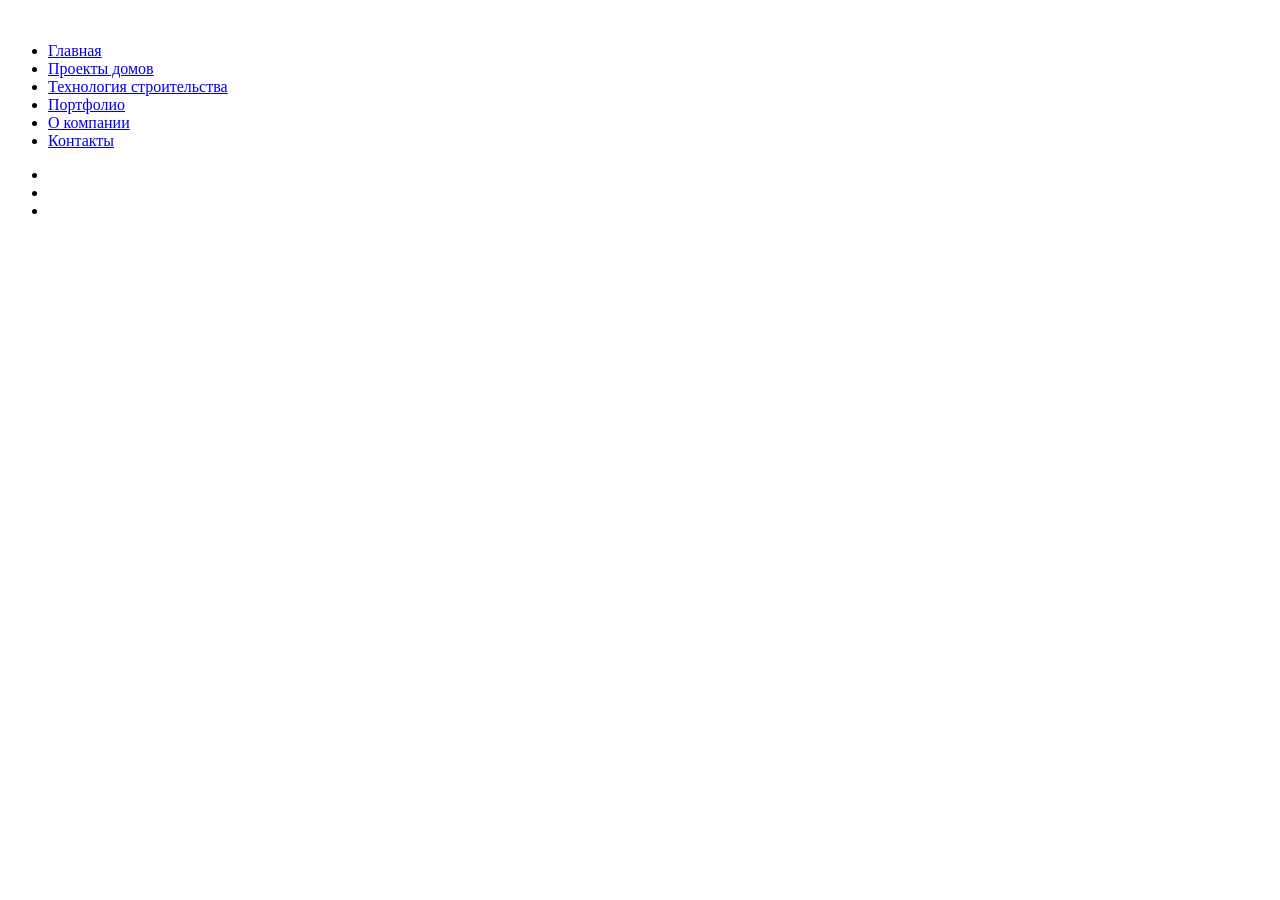
==== assets/index.html @ b1d1409d "Индекс файл penograd" ====
<!DOCTYPE html>
<html lang="en">
<head>
    <meta charset="UTF-8">
    <meta name="viewport" content="width=device-width, initial-scale=1.0">
    <link rel="stylesheet" href="./css/style.css">
    <title>Document</title>
</head>
<body>
    <div class="wrapper">
        <header>
            <div class="topbar">
                <div class="logo">
                    <img src="./images/logotip.png" alt="">
                </div>
                <div class="menu">
                    <ul>
                        <li><a href="#">Главная</a></li>
                        <li><a href="#">Проекты домов</a></li>
                        <li><a href="#">Технология строительства</a></li>
                        <li><a href="#">Портфолио</a></li>
                        <li><a href="#">О компании</a></li>
                        <li><a href="#">Контакты</a></li>
                    </ul>
                </div>
                <div class="social">
                    <ul>
                        <li><a href="#"><img src="./images/icons/telegram.png" alt=""></a></li>
                        <li><a href="#"><img src="./images/icons/whatsapp.png" alt=""></a></li>
                        <li><a href="#"><img src="./images/icons/max.png" alt=""></a></li>
                    </ul>
                </div>
            </div>
        </header>
        <main></main>
        <footer></footer>
    </div>
</body>
</html>
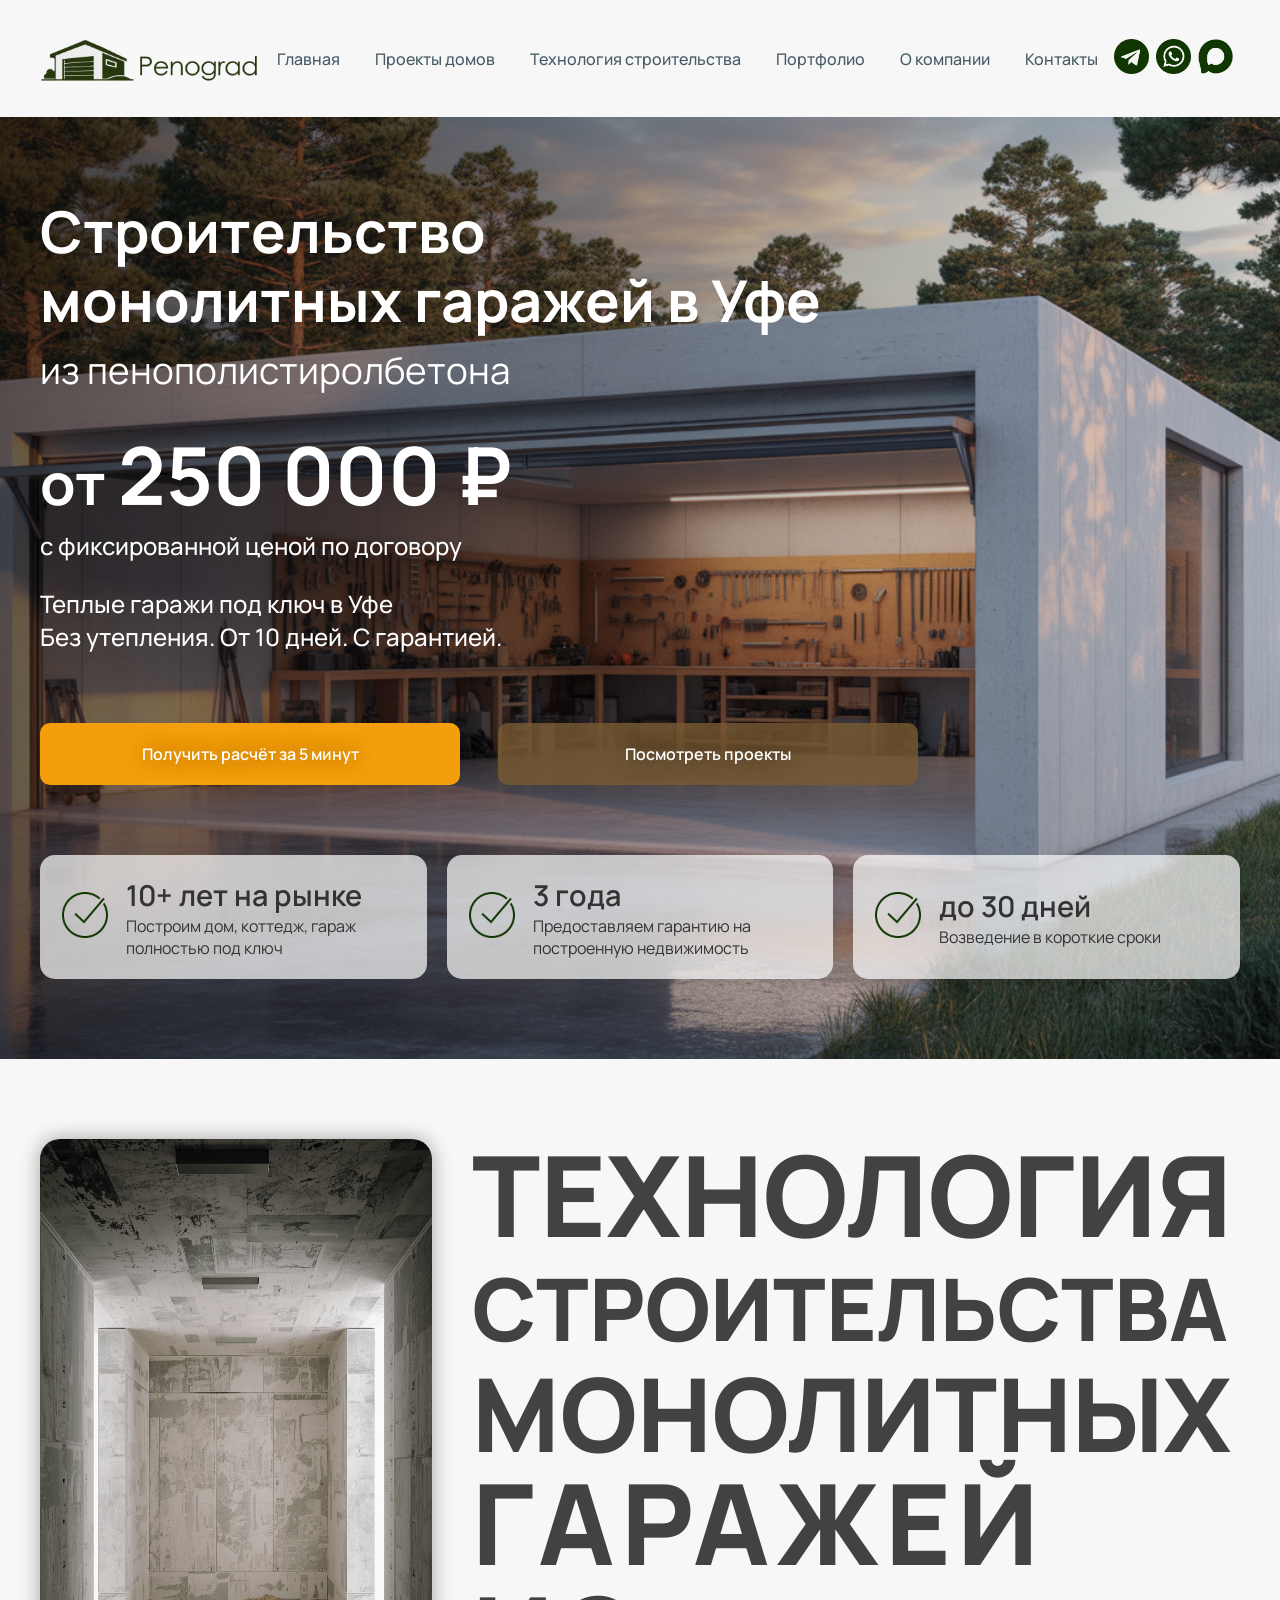
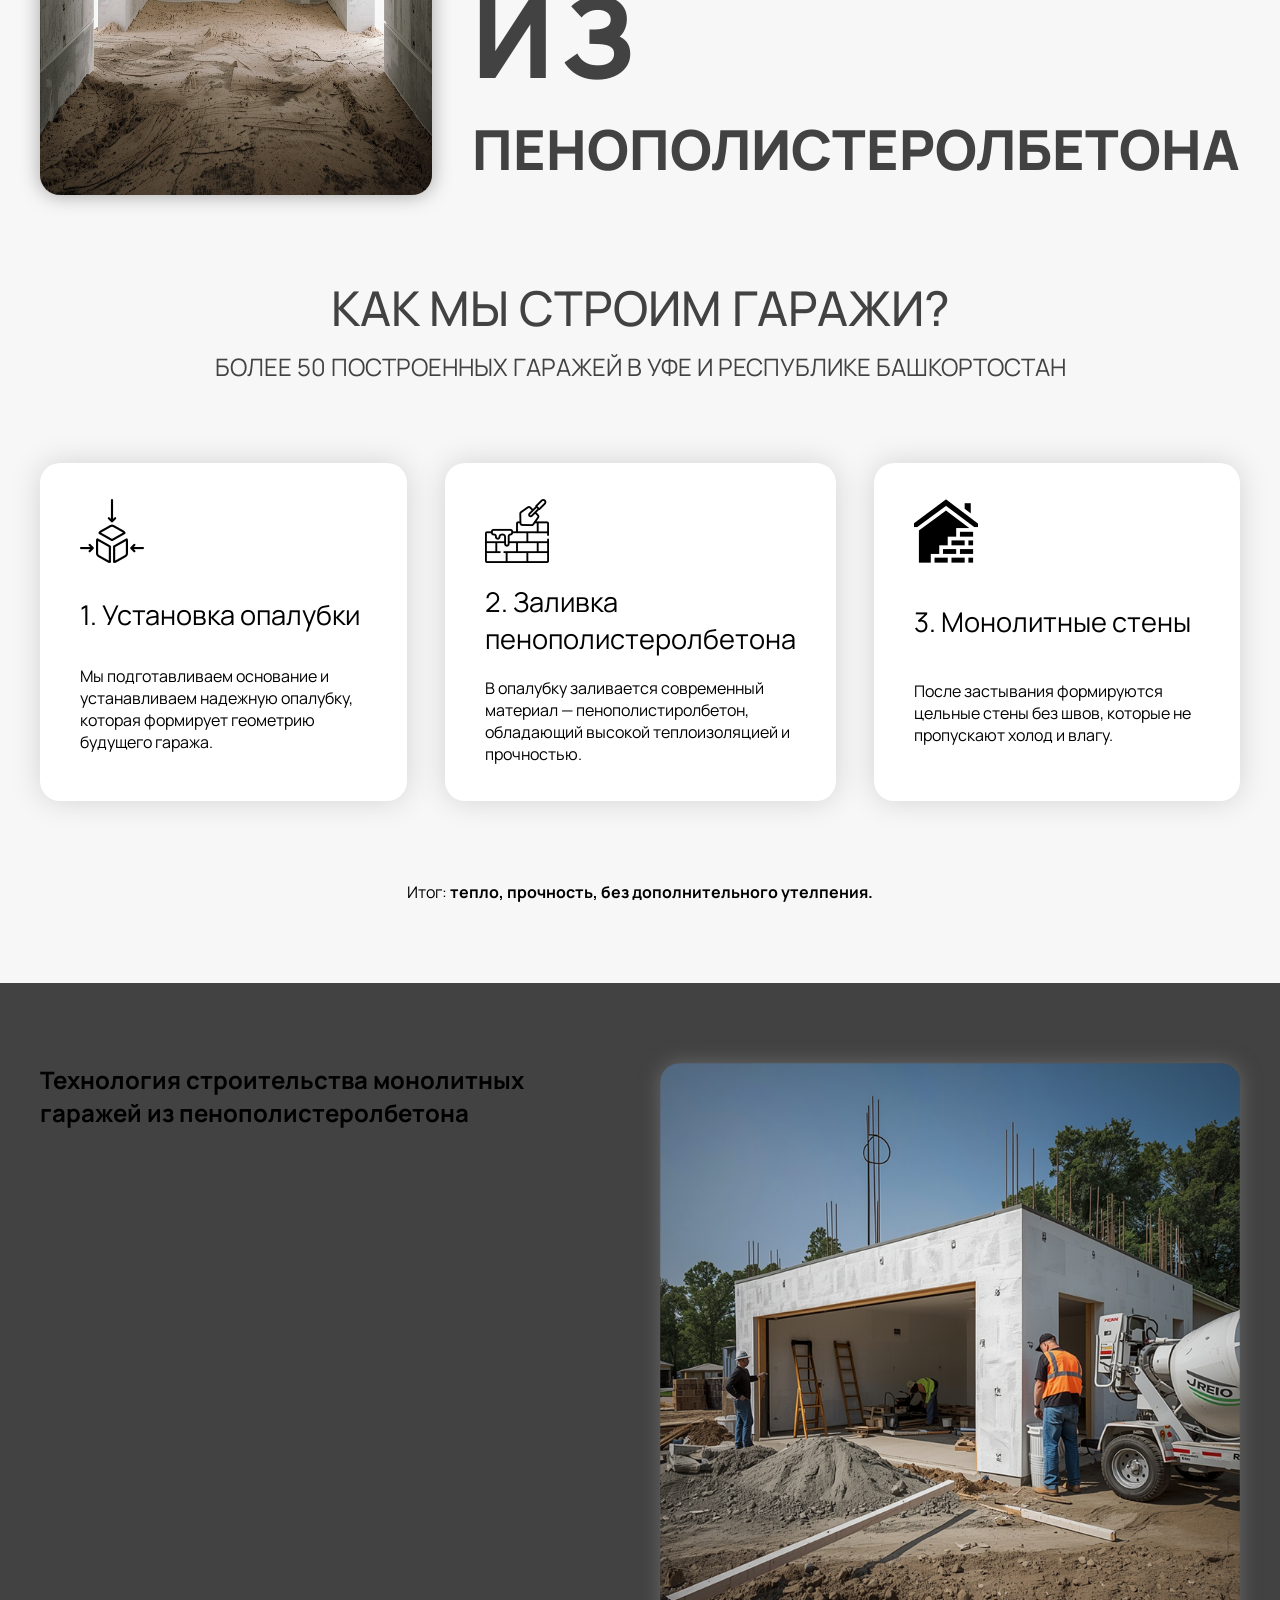
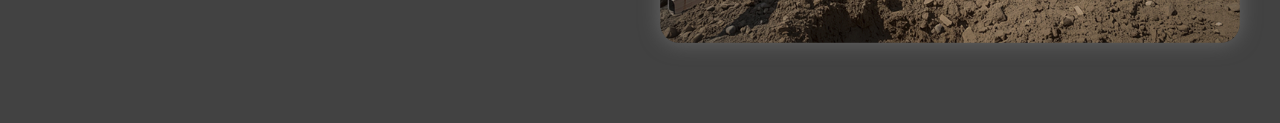
==== commit 00431d13: "Update files" ====
--- a/assets/index.html
+++ b/assets/index.html
@@ -1,39 +1,169 @@
 <!DOCTYPE html>
-<html lang="en">
+<html lang="ru">
 <head>
     <meta charset="UTF-8">
     <meta name="viewport" content="width=device-width, initial-scale=1.0">
     <link rel="stylesheet" href="./css/style.css">
-    <title>Document</title>
+    <title>Penograd</title>
 </head>
 <body>
-    <div class="wrapper">
-        <header>
-            <div class="topbar">
-                <div class="logo">
-                    <img src="./images/logotip.png" alt="">
+
+<header class="header">
+    <div class="topbar">
+        <div class="logo">
+            <img src="./images/logotip.png" alt="penograd">
+        </div>
+
+        <nav class="menu"> 
+            <ul>
+                <li><a href="#">Главная</a></li>
+                <li><a href="#">Проекты домов</a></li>
+                <li><a href="#">Технология строительства</a></li>
+                <li><a href="#">Портфолио</a></li>
+                <li><a href="#">О компании</a></li>
+                <li><a href="#">Контакты</a></li>
+            </ul>
+         </nav>
+
+        <div class="social">
+            <ul>
+                <li><a href="#"><img src="./images/icons/telegram-2.png"></a></li>
+                <li><a href="#"><img src="./images/icons/whatsapp-2.png"></a></li>
+                <li><a href="#"><img src="./images/icons/max-2.png"></a></li>
+            </ul>
+        </div>
+    </div>
+    <div class="hero">
+        <div class="hero__overlay"></div>
+
+        <div class="container">
+            <div class="hero__content">
+                <h1 class="hero__title">
+                    Строительство<br>
+                    монолитных гаражей в Уфе
+                </h1>
+
+                <p class="hero__subtitle">из пенополистиролбетона</p>
+
+                <div class="hero__price">
+                    от <span>250 000 ₽</span>
+                    <p>с фиксированной ценой по договору</p>
                 </div>
-                <div class="menu">
-                    <ul>
-                        <li><a href="#">Главная</a></li>
-                        <li><a href="#">Проекты домов</a></li>
-                        <li><a href="#">Технология строительства</a></li>
-                        <li><a href="#">Портфолио</a></li>
-                        <li><a href="#">О компании</a></li>
-                        <li><a href="#">Контакты</a></li>
-                    </ul>
-                </div>
-                <div class="social">
-                    <ul>
-                        <li><a href="#"><img src="./images/icons/telegram.png" alt=""></a></li>
-                        <li><a href="#"><img src="./images/icons/whatsapp.png" alt=""></a></li>
-                        <li><a href="#"><img src="./images/icons/max.png" alt=""></a></li>
-                    </ul>
+
+                <p class="hero__desc">
+                    Теплые гаражи под ключ в Уфе<br>
+                    Без утепления. От 10 дней. С гарантией.
+                </p>
+
+                <div class="hero__buttons">
+                    <a href="#" class="btn btn--primary">Получить расчёт за 5 минут</a>
+                    <a href="#" class="btn btn--secondary">Посмотреть проекты</a>
                 </div>
             </div>
-        </header>
-        <main></main>
-        <footer></footer>
+
+            <div class="hero__features">
+                <div class="feature">
+                    <div class="feature__icon">
+                        <img src="../assets/images/icons/icons8-ok-150.png" alt="">
+                    </div>
+                    <div>
+                        <h4>10+ лет на рынке</h4>
+                        <p>Построим дом, коттедж, гараж полностью под ключ</p>
+                    </div>
+                </div>
+
+                <div class="feature">
+                    <div class="feature__icon">
+                        <img src="../assets/images/icons/icons8-ok-150.png" alt="">
+                    </div>
+                    <div>
+                        <h4>3 года</h4>
+                        <p>Предоставляем гарантию на построенную недвижимость</p>
+                    </div>
+                </div>
+
+                <div class="feature">
+                    <div class="feature__icon">
+                        <img src="../assets/images/icons/icons8-ok-150.png" alt="">
+                    </div>
+                    <div>
+                        <h4>до 30 дней</h4>
+                        <p>Возведение в короткие сроки</p>
+                    </div>
+                </div>
+            </div>
+        </div>
     </div>
+</header>
+
+<main>
+    <section class="technology">
+        <div class="container">
+            <div class="technology_block_1">
+                <img src="./images/lucid.png" alt="">
+                <div class="technology__title">
+                    <h2>
+                        <span>Технология</span>
+                        <span>строительства</span>
+                        <span>монолитных</span>
+                        <span>гаражей из</span>
+                        <span>пенополистеролбетона</span></h2>
+                </div>
+            </div>
+            <div class="technology_block_2">
+                <h3>
+                    <span>Как мы строим гаражи?</span>
+                    <span>Более 50 построенных гаражей в Уфе и Республике Башкортостан</span>
+                </h3>
+            </div>
+            <div class="technology_block_3">
+
+                <div class="step">
+                    <img src="./images/icons/build.png" alt="">
+                    <h3>
+                        1. Установка опалубки
+                    </h3>
+                    <p>Мы подготавливаем основание и устанавливаем надежную опалубку, которая формирует геометрию будущего гаража.</p>
+                </div>
+
+                <div class="step">
+                    <img src="./images/icons/brick-wall.png" alt="">
+                    <h3>
+                        2. Заливка пенополистеролбетона
+                    </h3>
+                    <p>В опалубку заливается современный материал — пенополистиролбетон, обладающий высокой теплоизоляцией и прочностью.</p>
+                </div>
+
+                <div class="step">
+                    <img src="./images/icons/construction.png" alt="">
+                    <h3>
+                        3. Монолитные стены
+                    </h3>
+                    <p>После застывания формируются цельные стены без швов, которые не пропускают холод и влагу.</p>
+                </div>
+
+            </div>
+            <div class="technology_block_4">
+                <p>Итог:<span> тепло, прочность, без дополнительного утелпения.</span></p>
+            </div>
+        </div>
+    </section>
+    <section>
+        <div class="container">
+            <div class="about_block_1">
+                <div class="about__title">
+                    <h2>
+                        <span>Технология</span>
+                        <span>строительства</span>
+                        <span>монолитных</span>
+                        <span>гаражей из</span>
+                        <span>пенополистеролбетона</span></h2>
+                </div>
+                <img src="./images/builders.png" alt="">
+            </div>
+        </div>
+    </section>
+</main>
+
 </body>
 </html>
--- a/assets/css/style.css
+++ b/assets/css/style.css
@@ -0,0 +1,317 @@
+@import url('https://fonts.googleapis.com/css2?family=Inter+Tight:ital,wght@0,100..900;1,100..900&family=Manrope:wght@200..800&family=Open+Sans:ital,wght@0,300..800;1,300..800&display=swap');
+
+
+* {
+    box-sizing: border-box;
+    margin: 0;
+    padding: 0;
+}
+
+body {
+    font-family: "Manrope", sans-serif;
+    background-color: #F8F7F7;
+}
+
+/* контейнер */
+.container {
+    max-width: 1440px;
+    margin: 0 auto;
+    padding: 80px 40px;
+    width: 100%;
+}
+
+/* header */
+.header {
+    width: 100%;
+}
+
+.topbar {
+    display: grid;
+    grid-template-columns: 1fr 9fr 1fr;
+    align-items: center;
+    padding: 30px 40px;
+    width: 100%;
+    max-width: 1440px;
+    margin: 0 auto;
+}
+
+.logo img {
+    max-width: 220px;
+}
+
+.menu ul,
+.social ul {
+    list-style: none;
+    display: flex;
+    align-items: center;
+}
+
+.menu ul {
+    justify-content: center;
+}
+
+.menu ul li {
+    margin-right: 35px;
+}
+
+.menu ul li:last-child {
+    margin-right: 0;
+}
+
+.menu a {
+    color: #465B66;
+    text-decoration: none;
+    font-weight: 500;
+}
+
+.menu a:hover {
+    color: #25390F;
+}
+
+.social ul li {
+    margin-right: 7px;
+}
+
+.social img {
+    max-width: 35px;
+}
+
+/* hero */
+.hero {
+    position: relative;
+    min-height: 100vh;
+    background: url("../images/ideogram-v3.0_modern_minimalist_garage_made_of_white_concrete_polystyrene_concrete_structure_s-0.jpg") center/cover no-repeat;
+    color: #fff;
+}
+
+.hero__overlay {
+    position: absolute;
+    inset: 0;
+    background: linear-gradient(to right, rgba(0,0,0,0.6), transparent);
+}
+
+/* контейнер внутри hero */
+.hero .container {
+    position: relative;
+    z-index: 2;
+    min-height: 100vh;
+
+    display: flex;
+    flex-direction: column;
+    justify-content: space-between;
+
+    padding-top: 80px;
+    padding-bottom: 80px;
+}
+
+.hero__content {
+    max-width: 100%;
+}
+
+.hero__title {
+    font-size: 3.6rem;
+    line-height: 1.2;
+    color: #fff;
+}
+
+.hero__subtitle {
+    font-size: 2.3rem;
+    margin-top: 10px;
+}
+
+.hero__price {
+    font-size: 3.6rem;
+    font-weight: bold;
+    margin: 25px 0;
+}
+
+.hero__price span {
+    font-size: 5rem;
+    font-weight: bold;
+}
+
+.hero__desc, .hero__price p {
+    font-size: 1.5rem;
+    font-weight: 500;
+}
+
+.hero__desc, .hero__buttons {
+    margin-bottom: 70px;
+}
+
+/* кнопки */
+.hero__buttons {
+    display: flex;
+    gap: 38px;
+}
+
+.btn {
+    width: 100%;
+    max-width: 420px;
+    padding: 20px;
+    border-radius: 10px;
+    text-align: center;
+    text-decoration: none;
+    text-shadow: 0 0 20px #00000080;
+    font-weight: 600;
+}
+
+.btn--primary {
+    background: #f59e0b;
+    color: #fff;
+}
+
+.btn--secondary {
+    background: rgba(120, 90, 50, 0.8);
+    color: #fff;
+}
+
+/* карточки */
+.hero__features {
+    display: flex;
+    gap: 20px;
+}
+
+.feature {
+    flex: 1;
+    display: grid;
+    grid-template-columns: 1fr 5fr;
+    align-items: center;
+    gap: 10px;
+    padding: 20px;
+    border-radius: 15px;
+    background: rgba(255,255,255,0.7);
+    color: #333;
+}
+
+.feature__icon img{
+    width: 100%;
+    max-width: 50px;
+    height: auto;
+}
+
+.feature h4 {
+    font-size: 1.8rem;
+    font-weight: 600;
+}
+
+/* Технология строительства */
+
+section {
+    margin: 0;
+    width: 100%;
+}
+
+.technology_block_1, .about_block_1 {
+    display: grid;
+    grid-template-columns: 1fr 1fr;
+    gap: 40px;
+}
+
+.technology_block_1 img {
+    width: 100%;
+    max-width: 780px;
+    height: 100%;
+    box-shadow: 0 0 20px #00000059;
+    border-radius: 20px;
+}
+
+.technology_block_1 h2 {
+    font-size: 3.45rem;
+    font-weight: 900;
+    line-height: 167%;
+    letter-spacing: 1%;
+    text-transform: uppercase;
+    color: #424242;
+    padding: 10px 0 0;
+    text-align: justify;
+}
+
+.technology_block_1 h2 span:nth-of-type(1) {
+    font-size: 7rem;
+}
+
+.technology_block_1 h2 span:nth-of-type(2) {
+    font-size: 5.4rem;
+}
+
+.technology_block_1 h2 span:nth-of-type(3) {
+    font-size: 6.37rem;
+}
+
+.technology_block_1 h2 span:nth-of-type(4) {
+    font-size: 7rem;
+    letter-spacing: 6px;
+}
+
+.technology_block_2 h3 {
+    color: #424242;
+    font-weight: 500;
+    letter-spacing: 1%;
+    text-transform: uppercase;
+    display: flex;
+    flex-direction: column;
+    align-items: center;
+    justify-content: center;
+    padding: 80px 0;
+}
+
+.technology_block_2 h3 span:nth-of-type(1) {
+    font-size: 3rem;
+}
+
+.technology_block_2 h3 span:nth-of-type(2) {
+    font-size: 1.5rem;
+    margin-top: 10px;
+    font-weight: 400;
+}
+
+.technology_block_3 {
+    display: grid;
+    grid-template-columns: repeat(3, 1fr);
+    gap: 38px;
+}
+
+.technology_block_3 .step {
+    border-radius: 20px;
+    background-color: #fff;
+    box-shadow: 0 0 30px #00000025;
+    padding: 36px 40px;
+    display: grid;
+    grid-template-rows: repeat(3, auto);
+    gap: 20px;
+}
+
+.technology_block_3 .step h3 {
+    font-size: 1.7rem;
+    font-weight: 400;
+}
+
+.technology_block_3 .step p {
+    font-size: 1rem;
+    font-weight: 400;
+}
+
+.technology_block_4 {
+    margin-top: 80px;
+    text-align: center;
+}
+
+.technology_block_4 span {
+    font-weight: bold;
+}
+
+/* Почему выбирают нас */
+
+section:nth-of-type(2) {
+    background-color: #424242;
+
+}
+
+.about_block_1 img {
+    border-radius: 20px;
+    box-shadow: 0 0 20px #777777b8;
+    width: 100%;
+    max-width: 780px;
+    height: 100%;
+}
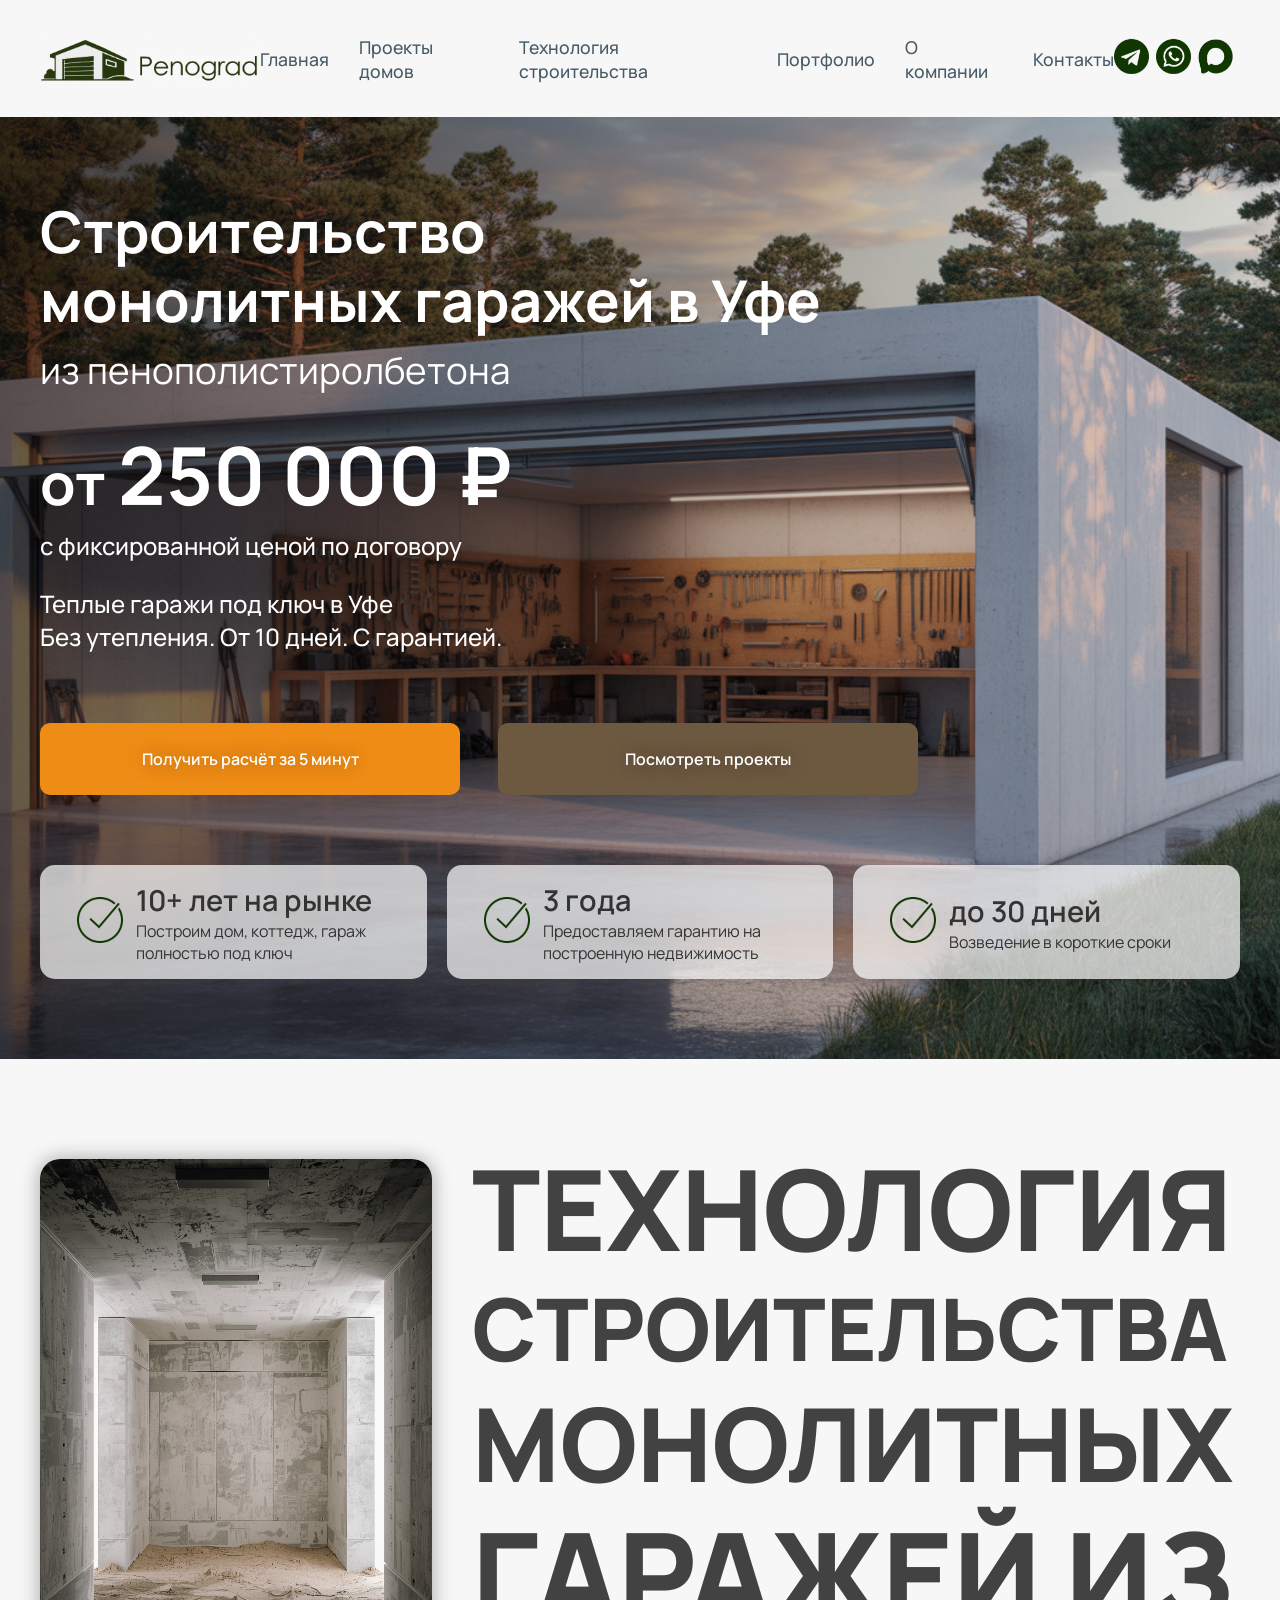
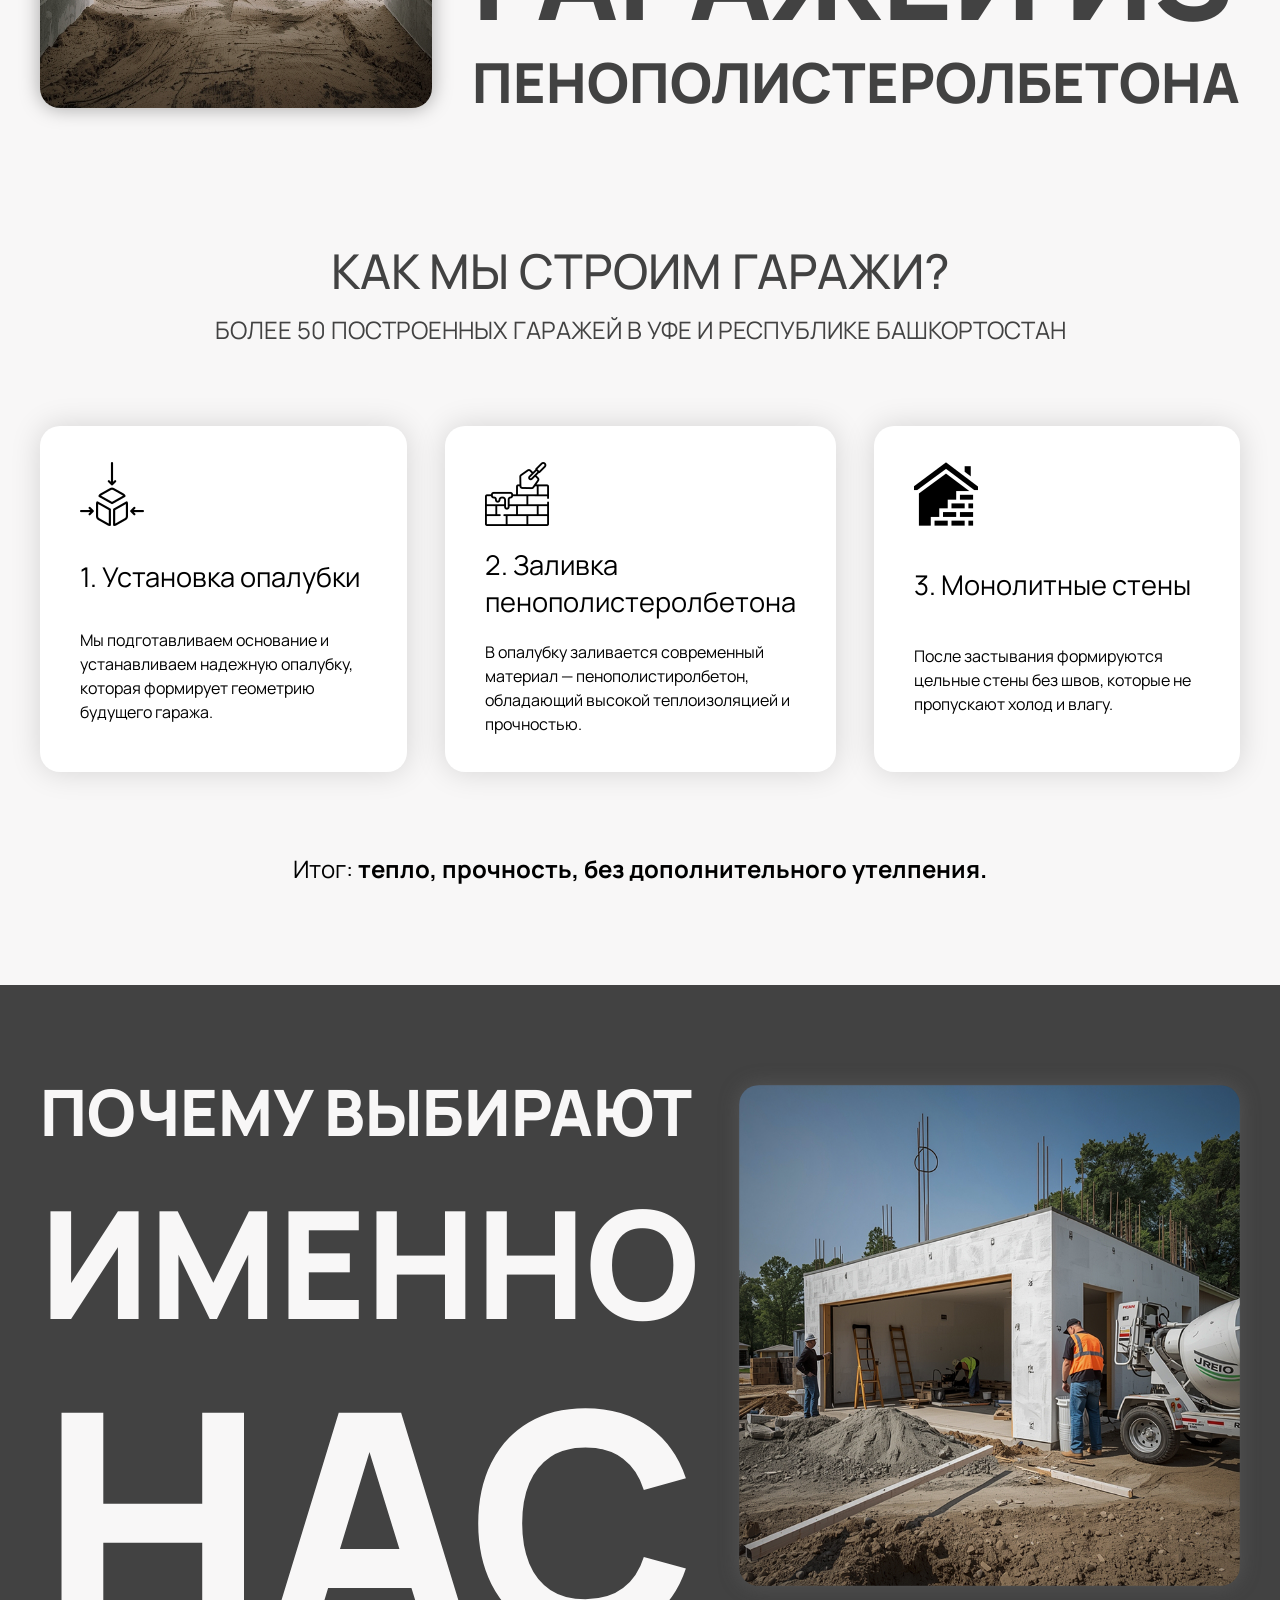
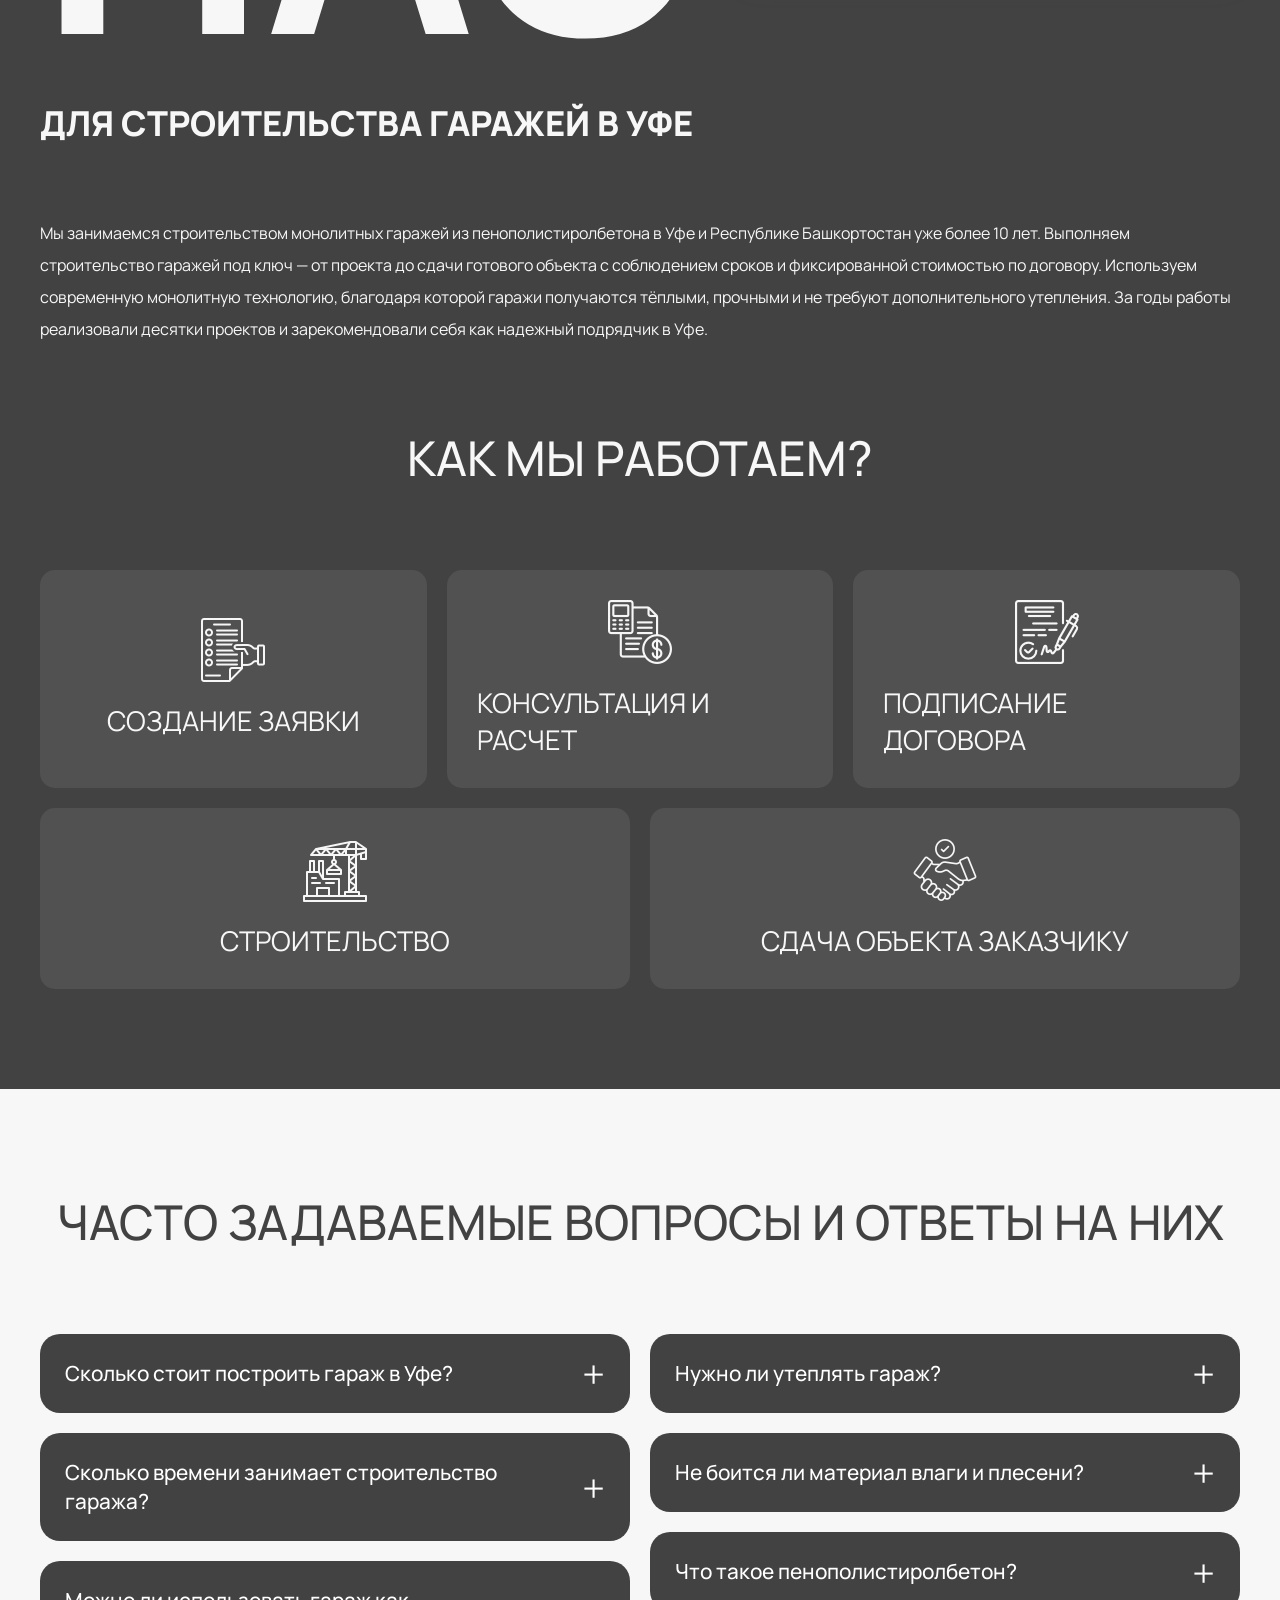
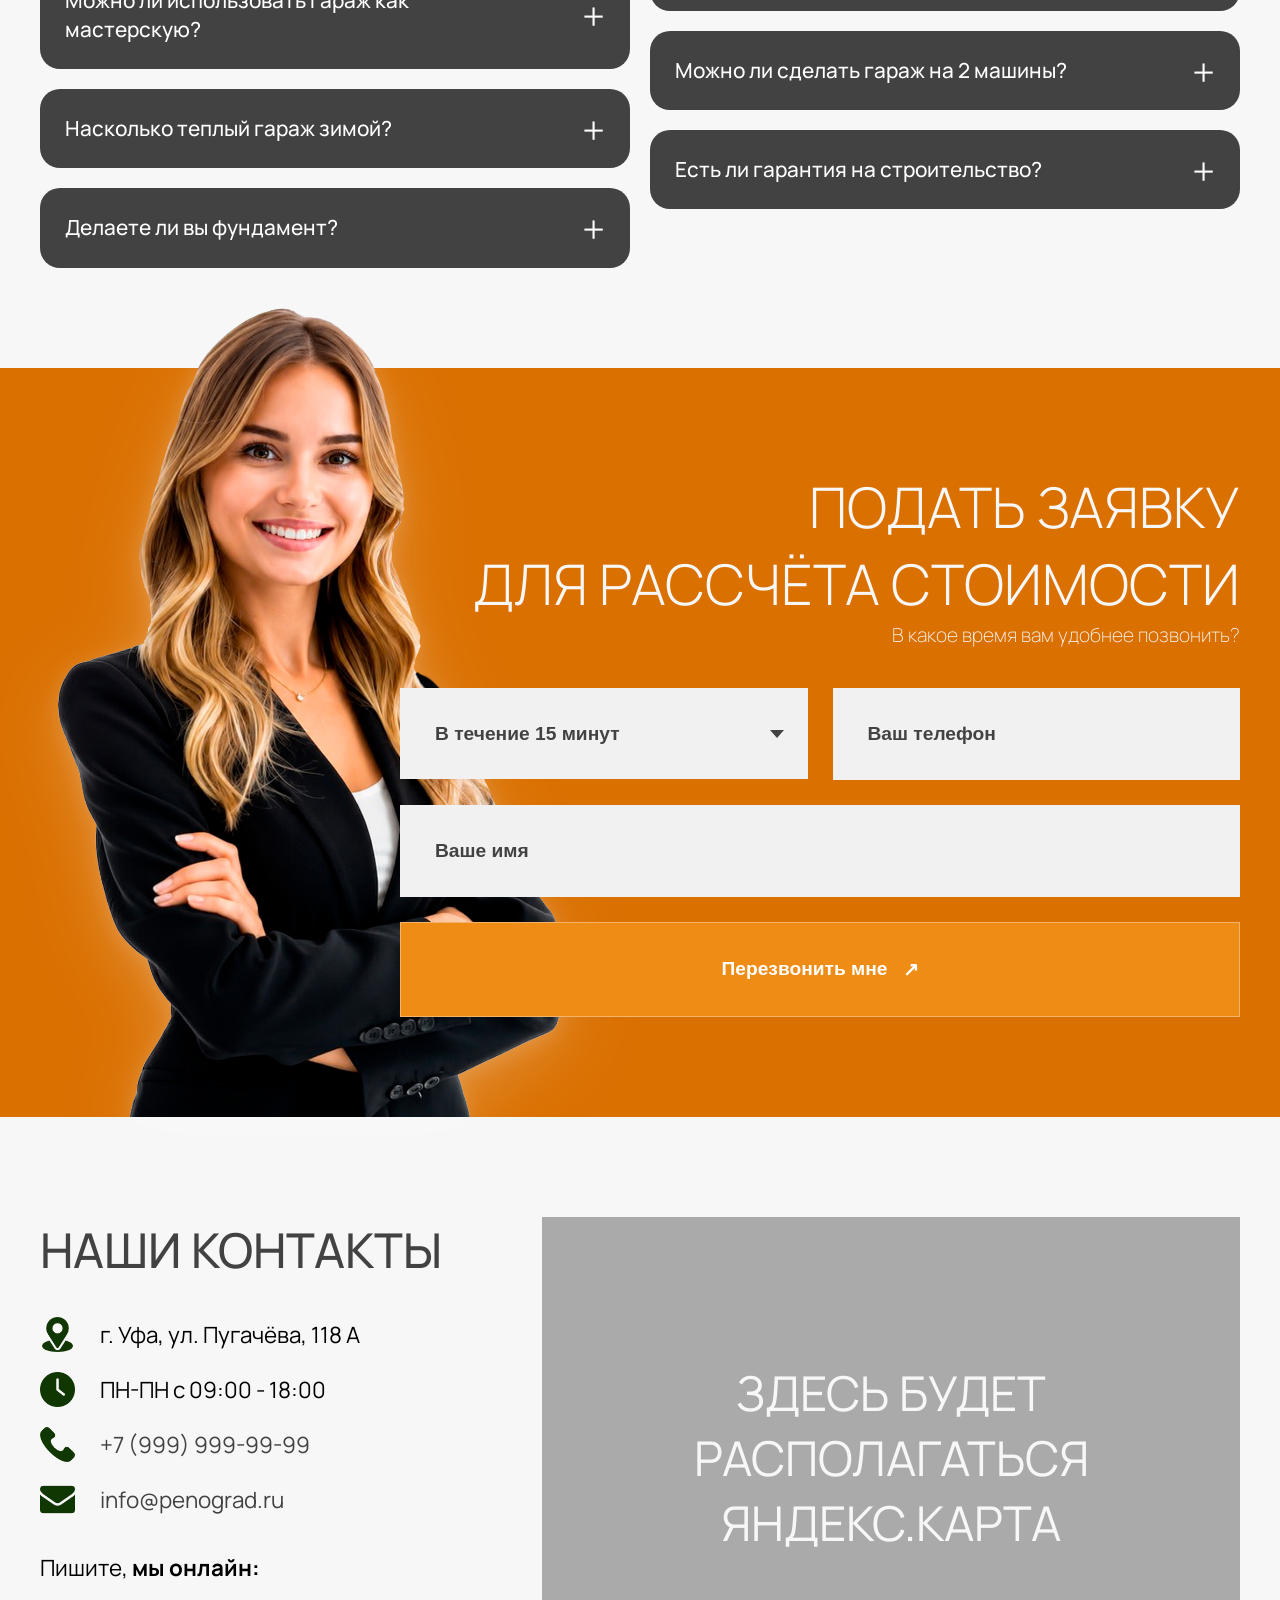
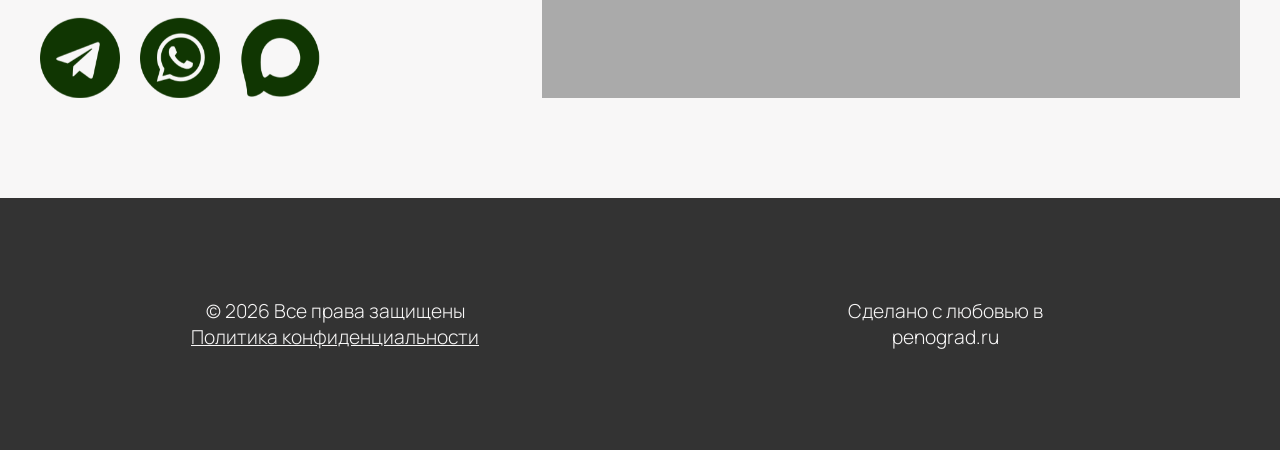
==== commit 40b21b0c: "Завершена главная страница" ====
--- a/assets/index.html
+++ b/assets/index.html
@@ -27,9 +27,24 @@
 
         <div class="social">
             <ul>
-                <li><a href="#"><img src="./images/icons/telegram-2.png"></a></li>
-                <li><a href="#"><img src="./images/icons/whatsapp-2.png"></a></li>
-                <li><a href="#"><img src="./images/icons/max-2.png"></a></li>
+                <li>
+                    <a class="flip" href="#">
+                        <img class="front" src="./images/icons/telegram-2.png">
+                        <img class="back" src="./images/icons/telegram.png">
+                    </a>
+                </li>
+                <li>
+                    <a class="flip" href="#">
+                        <img class="front" src="./images/icons/whatsapp-2.png">
+                        <img class="back" src="./images/icons/whatsapp.png">
+                    </a>
+                </li>
+                <li>
+                    <a class="flip" href="#">
+                        <img class="front" src="./images/icons/max-2.png">
+                        <img class="back" src="./images/icons/max.png">
+                    </a>
+                </li>
             </ul>
         </div>
     </div>
@@ -97,17 +112,18 @@
 </header>
 
 <main>
+
     <section class="technology">
         <div class="container">
             <div class="technology_block_1">
                 <img src="./images/lucid.png" alt="">
                 <div class="technology__title">
                     <h2>
-                        <span>Технология</span>
-                        <span>строительства</span>
-                        <span>монолитных</span>
-                        <span>гаражей из</span>
-                        <span>пенополистеролбетона</span></h2>
+                        <span class="line-s1">Технология</span>
+                        <span class="line-s2">строительства</span>
+                        <span class="line-s3">монолитных</span>
+                        <span class="line-s4">гаражей из</span>
+                        <span class="line-s5">пенополистеролбетона</span></h2>
                 </div>
             </div>
             <div class="technology_block_2">
@@ -148,22 +164,301 @@
             </div>
         </div>
     </section>
+
     <section>
         <div class="container">
+
             <div class="about_block_1">
                 <div class="about__title">
                     <h2>
-                        <span>Технология</span>
-                        <span>строительства</span>
-                        <span>монолитных</span>
-                        <span>гаражей из</span>
-                        <span>пенополистеролбетона</span></h2>
+                        <span class="small">Почему выбирают</span>
+                        <span class="medium">именно</span>
+                        <span class="big">нас</span>
+                        <span class="bottom">для строительства гаражей в Уфе</span>
+                    </h2>
                 </div>
                 <img src="./images/builders.png" alt="">
+            </div>
+
+            <div class="about__text">
+                <p>
+                    Мы занимаемся строительством монолитных гаражей из пенополистиролбетона в Уфе и Республике Башкортостан уже более 10 лет.
+                    Выполняем строительство гаражей под ключ — от проекта до сдачи готового объекта с соблюдением сроков и фиксированной стоимостью по договору.
+                    Используем современную монолитную технологию, благодаря которой гаражи получаются тёплыми, прочными и не требуют дополнительного утепления.
+                    За годы работы реализовали десятки проектов и зарекомендовали себя как надежный подрядчик в Уфе.
+                </p>
+            </div>
+
+            <div class="about__title_how_we_work">
+                <h2>Как мы работаем?</h2>
+                <div class="work__list">
+                    <ul>
+                        <li>
+                            <img src="./images/icons/request.png" alt="">
+                            <p>
+                                Создание заявки
+                            </p>
+                        </li>
+                        <li>
+                            <img src="./images/icons/finance.png" alt="">
+                            <p>
+                                Консультация и расчет
+                            </p>
+                        </li>
+                        <li>
+                            <img src="./images/icons/contract.png" alt="">
+                            <p>
+                                Подписание договора
+                            </p>
+                        </li>
+                        <li>
+                            <img src="./images/icons/construction-site.png" alt="">
+                            <p>
+                                Строительство
+                            </p>
+                        </li>
+                        <li>
+                            <img src="./images/icons/deal.png" alt="">
+                            <p>
+                                Сдача объекта заказчику
+                            </p>
+                        </li>
+                    </ul>
+                </div>
+            </div>
+        </div>
+    </section>
+
+    <section>
+        <div class="container">
+            <h2 class="title__faq">Часто задаваемые вопросы и ответы на них</h2>
+            <div class="faq_columns">
+                <ul class="question_list">
+
+                    <li class="question-item">
+                        <div class="question-top">
+                            <span>Сколько стоит построить гараж в Уфе?</span>
+                        </div>
+
+                        <div class="question-answer">
+                            Стоимость строительства зависит от площади гаража,
+                            типа фундамента, ворот и внутренней отделки.
+                            В среднем цена начинается от 250 000 ₽.
+                        </div>
+                    </li>
+
+                    <li class="question-item">
+                        <div class="question-top">
+                            <span>Сколько времени занимает строительство гаража?</span>
+                        </div>
+
+                        <div class="question-answer">
+                            В среднем строительство занимает от 10 до 30 дней
+                            в зависимости от сложности проекта.
+                        </div>
+                    </li>
+
+                    <li class="question-item">
+                        <div class="question-top">
+                            <span>Можно ли использовать гараж как мастерскую?</span>
+                        </div>
+
+                        <div class="question-answer">
+                            Да, благодаря хорошей теплоизоляции гараж отлично
+                            подходит для мастерской или хозблока.
+                        </div>
+                    </li>
+
+                    <li class="question-item">
+                        <div class="question-top">
+                            <span>Насколько теплый гараж зимой?</span>
+                        </div>
+
+                        <div class="question-answer">
+                            Даже без дополнительного утепления внутри
+                            поддерживается комфортная температура.
+                        </div>
+                    </li>
+
+                    <li class="question-item">
+                        <div class="question-top">
+                            <span>Делаете ли вы фундамент?</span>
+                        </div>
+
+                        <div class="question-answer">
+                            Да, выполняем полный комплекс работ:
+                            от фундамента до сдачи объекта под ключ.
+                        </div>
+                    </li>
+
+                </ul>
+                <ul class="question_list">
+
+                    <li class="question-item">
+                        <div class="question-top">
+                            <span>Нужно ли утеплять гараж?</span>
+                        </div>
+
+                        <div class="question-answer">
+                            Нет, пенополистиролбетон обладает высокой
+                            теплоизоляцией и отлично сохраняет тепло зимой.
+                        </div>
+                    </li>
+
+                    <li class="question-item">
+                        <div class="question-top">
+                            <span>Не боится ли материал влаги и плесени?</span>
+                        </div>
+
+                        <div class="question-answer">
+                            Нет, материал устойчив к влаге, не подвержен
+                            образованию плесени и грибка.
+                        </div>
+                    </li>
+
+                    <li class="question-item">
+                        <div class="question-top">
+                            <span>Что такое пенополистиролбетон?</span>
+                        </div>
+
+                        <div class="question-answer">
+                            Это современный строительный материал,
+                            сочетающий прочность бетона и теплоизоляцию пенополистирола.
+                        </div>
+                    </li>
+
+                    <li class="question-item">
+                        <div class="question-top">
+                            <span>Можно ли сделать гараж на 2 машины?</span>
+                        </div>
+
+                        <div class="question-answer">
+                            Да, мы строим гаражи любых размеров
+                            и конфигураций по индивидуальным проектам.
+                        </div>
+                    </li>
+
+                    <li class="question-item">
+                        <div class="question-top">
+                            <span>Есть ли гарантия на строительство?</span>
+                        </div>
+
+                        <div class="question-answer">
+                            Да, предоставляем официальную гарантию
+                            на выполненные строительные работы.
+                        </div>
+                    </li>
+
+                </ul>
+            </div>
+        </div>
+    </section>
+
+    <section>
+        <div class="container">
+            <img src="./images/woman_business.png" class="woman" alt="">
+            <div class="calculate_price">
+                <div class="calculate__title">
+                    <h2>Подать заявку<br> для рассчёта стоимости</h2>
+                    <p>В какое время вам удобнее позвонить?</p>
+                </div>
+                <div class="calculate__form">
+                    <form class="callback-form">
+
+                        <div class="callback-form__top">
+
+                            <div class="form-group select-group">
+                                <select>
+                                    <option>В течение 15 минут</option>
+                                    <option>В течение часа</option>
+                                    <option>Сегодня</option>
+                                </select>
+                            </div>
+
+                            <div class="form-group">
+                                <input type="tel" placeholder="Ваш телефон">
+                            </div>
+
+                        </div>
+
+                        <div class="form-group">
+                            <input type="text" placeholder="Ваше имя">
+                        </div>
+
+                        <button type="submit" class="callback-btn">
+                            <span>Перезвонить мне</span>
+                            <span class="arrow">↗</span>
+                        </button>
+
+                    </form>
+                </div>
+            </div>
+        </div>
+    </section>
+
+    <section>
+        <div class="container">
+            <div class="contacts">
+                <div class="info">
+                    <h2>Наши контакты</h2>
+                    <ul>
+                        <li class="item_address">
+                            <img src="./images/icons/location.png" alt="">
+                            <p>г. Уфа, ул. Пугачёва, 118 А</p>
+                        </li>
+                        <li class="item_week">
+                            <img src="./images/icons/time.png" alt="">
+                            <p>ПН-ПН с 09:00 - 18:00</p>
+                        </li>
+                        <li class="item_number">
+                            <img src="./images/icons/phone-call.png" alt="">
+                            <p><a href="tel:+79991234567">+7 (999) 999-99-99</a></p>
+                        </li>
+                        <li class="item_email">
+                            <img src="./images/icons/envelope.png" alt="">
+                            <p><a href="info@penograd.ru">info@penograd.ru</a></p>
+                        </li>
+                    </ul>
+                    <p>Пишите, <span>мы онлайн:</span></p>
+                    <ul class="contacts__social">
+                        <li>
+                            <a class="flip" href="#">
+                                <img class="front" src="./images/icons/telegram-2.png" alt="telegram">
+                                <img class="back" src="./images/icons/telegram.png" alt="telegram">
+                            </a>
+                        </li>
+                        <li>
+                            <a class="flip" href="#">
+                                <img class="front" src="./images/icons/whatsapp-2.png" alt="whatsapp">
+                                <img class="back" src="./images/icons/whatsapp.png" alt="whatsapp">
+                            </a>
+                        </li>
+                        <li>
+                            <a class="flip" href="#">
+                                <img class="front" src="./images/icons/max-2.png" alt="max">
+                                <img class="back" src="./images/icons/max.png" alt="max">
+                            </a>
+                        </li>
+                    </ul>
+                </div>
+                <div class="map">
+                    <p>Здесь будет располагаться Яндекс.карта</p>
+                </div>
             </div>
         </div>
     </section>
 </main>
 
+<footer>
+    <div class="container">
+        <div class="footer">
+            <p>© 2026 Все права защищены<br>
+                <a href="#">Политика конфиденциальности</a>
+            </p>
+            <p>Сделано с любовью в<br>penograd.ru</p>
+        </div>
+    </div>
+</footer>
+<script src="./js/scripts.js"></script>
 </body>
 </html>
--- a/assets/css/style.css
+++ b/assets/css/style.css
@@ -16,7 +16,7 @@
 .container {
     max-width: 1440px;
     margin: 0 auto;
-    padding: 80px 40px;
+    padding: 100px 40px;
     width: 100%;
 }
 
@@ -51,7 +51,7 @@
 }
 
 .menu ul li {
-    margin-right: 35px;
+    margin-right: 30px;
 }
 
 .menu ul li:last-child {
@@ -62,18 +62,48 @@
     color: #465B66;
     text-decoration: none;
     font-weight: 500;
+    font-size: 1.1rem;
+    transition: 0.5s;
 }
 
 .menu a:hover {
     color: #25390F;
+    text-decoration: underline;
 }
 
 .social ul li {
     margin-right: 7px;
 }
 
-.social img {
-    max-width: 35px;
+.flip {
+    position: relative;
+    display: inline-block;
+    width: 35px;
+    height: 35px;
+    perspective: 600px;
+}
+
+.flip img {
+    position: absolute;
+    width: 35px;
+    backface-visibility: hidden;
+    transition: transform 1s;
+}
+
+.front {
+    transform: rotateY(0deg);
+}
+
+.back {
+    transform: rotateY(180deg);
+}
+
+.flip:hover .front {
+    transform: rotateY(180deg);
+}
+
+.flip:hover .back {
+    transform: rotateY(360deg);
 }
 
 /* hero */
@@ -98,7 +128,7 @@
 
     display: flex;
     flex-direction: column;
-    justify-content: space-between;
+    justify-content: space-around;
 
     padding-top: 80px;
     padding-bottom: 80px;
@@ -148,22 +178,32 @@
 .btn {
     width: 100%;
     max-width: 420px;
-    padding: 20px;
+    padding: 25px;
     border-radius: 10px;
     text-align: center;
     text-decoration: none;
-    text-shadow: 0 0 20px #00000080;
+    text-shadow: 0 0 20px #00000060;
     font-weight: 600;
 }
 
 .btn--primary {
-    background: #f59e0b;
+    background: #EE8C16;
     color: #fff;
 }
 
+.btn--primary:hover {
+    background: #cf7911;
+    transition: 0.3s;
+}
+
 .btn--secondary {
-    background: rgba(120, 90, 50, 0.8);
+    background: #6D5940;
     color: #fff;
+}
+
+.btn--secondary:hover {
+    background: #50412e;
+    transition: 0.3s;
 }
 
 /* карточки */
@@ -178,7 +218,7 @@
     grid-template-columns: 1fr 5fr;
     align-items: center;
     gap: 10px;
-    padding: 20px;
+    padding: 15px 35px;
     border-radius: 15px;
     background: rgba(255,255,255,0.7);
     color: #333;
@@ -217,14 +257,17 @@
 }
 
 .technology_block_1 h2 {
-    font-size: 3.45rem;
+    display: flex;
+    flex-direction: column;
+    gap: 30px;
     font-weight: 900;
-    line-height: 167%;
-    letter-spacing: 1%;
     text-transform: uppercase;
     color: #424242;
-    padding: 10px 0 0;
-    text-align: justify;
+}
+
+.technology_block_1 h2 span {
+    display: block;
+    line-height: 0.9;
 }
 
 .technology_block_1 h2 span:nth-of-type(1) {
@@ -236,12 +279,15 @@
 }
 
 .technology_block_1 h2 span:nth-of-type(3) {
-    font-size: 6.37rem;
+    font-size: 6.38rem;
 }
 
 .technology_block_1 h2 span:nth-of-type(4) {
-    font-size: 7rem;
-    letter-spacing: 6px;
+    font-size: 7.54rem;
+}
+
+.technology_block_1 h2 span:nth-of-type(5) {
+    font-size: 3.45rem;
 }
 
 .technology_block_2 h3 {
@@ -253,7 +299,7 @@
     flex-direction: column;
     align-items: center;
     justify-content: center;
-    padding: 80px 0;
+    padding: 130px 0 80px;
 }
 
 .technology_block_2 h3 span:nth-of-type(1) {
@@ -290,11 +336,13 @@
 .technology_block_3 .step p {
     font-size: 1rem;
     font-weight: 400;
+    line-height: 150%;
 }
 
 .technology_block_4 {
     margin-top: 80px;
     text-align: center;
+    font-size: 1.5rem;
 }
 
 .technology_block_4 span {
@@ -305,13 +353,445 @@
 
 section:nth-of-type(2) {
     background-color: #424242;
-
 }
 
 .about_block_1 img {
     border-radius: 20px;
-    box-shadow: 0 0 20px #777777b8;
+    box-shadow: 0 0 20px #77777759;
     width: 100%;
     max-width: 780px;
-    height: 100%;
+    height: auto;
+}
+
+.about__title h2 {
+    display: flex;
+    flex-direction: column;
+    gap: 60px;
+    color: #F8F7F7;
+    font-weight: 900;
+    text-transform: uppercase;
+}
+
+.about__title h2 span {
+    line-height: 0.85;
+}
+
+.about__title h2 span:nth-of-type(1) {
+    font-size: 4rem;
+}
+
+.about__title h2 span:nth-of-type(2) {
+    font-size: 9.35rem;
+}
+
+.about__title h2 span:nth-of-type(3) {
+    font-size: 19.2rem;
+}
+
+.about__title h2 span:nth-of-type(4) {
+    font-size: 2.15rem;
+}
+
+.about__text {
+    padding: 80px 0 0;
+}
+
+.about__text p {
+    letter-spacing: 1%;
+    line-height: 200%;
+    color: #F8F7F7;
+}
+
+.about__title_how_we_work {
+    display: flex;
+    flex-direction: column;
+    justify-content: center;
+    color: #F8F7F7;
+}
+
+.about__title_how_we_work h2 {
+    font-size: 3rem;
+    font-weight: 500;
+    text-transform: uppercase;
+    letter-spacing: 1%;
+    padding: 80px 0;
+    text-align: center;
+}
+
+.work__list ul {
+    list-style: none;
+    display: grid;
+    grid-template-columns: repeat(6, 1fr);
+    gap: 20px;
+}
+
+.work__list ul li {
+    display: flex;
+    flex-direction: column;
+    align-items: center;
+    justify-content: center;
+    grid-column: span 2;
+    width: 100%;
+    gap: 20px;
+    padding: 30px;
+    border-radius: 15px;
+    background: rgba(255,255,255,0.08);
+}
+
+.work__list ul li:nth-last-child(-n + 2) {
+    grid-column: span 3;
+}
+
+.work__list ul li p {
+    font-size: 1.7rem;
+    text-transform: uppercase;
+}
+
+/* FAQ */
+
+.title__faq {
+    font-size: 3rem;
+    font-weight: 500;
+    text-transform: uppercase;
+    letter-spacing: 1%;
+    padding: 0 0 80px;
+    text-align: center;
+    color: #424242;
+}
+
+.faq_columns {
+    display: grid;
+    grid-template-columns: repeat(2, 1fr);
+    gap: 20px;
+    align-items: start;
+}
+
+.question_list {
+    list-style: none;
+    display: flex;
+    flex-direction: column;
+    gap: 20px;
+    padding: 0;
+    margin: 0;
+}
+
+.question-item {
+    background: #424242;
+    border-radius: 20px;
+    padding: 25px;
+    transition: 0.5s ease;
+}
+
+.question-item:hover {
+    background: #505050;
+}
+
+.question-top {
+    position: relative;
+    display: flex;
+    align-items: center;
+    cursor: pointer;
+    padding-right: 60px;
+}
+
+.question-top span {
+    color: #fff;
+    font-size: 1.3rem;
+    font-weight: 500;
+    line-height: 1.4;
+}
+
+.question-top::after {
+    content: "+";
+    position: absolute;
+    right: 0;
+    top: 50%;
+    transform: translateY(-50%);
+    font-size: 2.5rem;
+    font-weight: 300;
+    color: #fff;
+    transition: 0.5s ease;
+}
+
+.question-answer {
+    max-height: 0;
+    overflow: hidden;
+    opacity: 0;
+    transition:
+        max-height 0.4s ease,
+        opacity 0.3s ease,
+        margin-top 0.3s ease;
+
+    color: #fff;
+    font-size: 1rem;
+    line-height: 1.7;
+}
+
+.question-item.active .question-answer {
+    max-height: 300px;
+    opacity: 1;
+    margin-top: 20px;
+}
+
+.question-item.active .question-top::after {
+    transform: translateY(-50%) rotate(45deg);
+}
+
+section:nth-of-type(4) {
+    background-color: #DA7000;
+}
+
+section:nth-of-type(4) .container {
+    position: relative;
+}
+
+section:nth-of-type(4) .container img.woman {
+    position: absolute;
+    bottom: 0;
+    max-width: 550px;
+    height: auto;
+    transition: 0.3s;
+    filter:
+    drop-shadow(0 5px 10px rgba(255, 255, 255, 0.15))
+    drop-shadow(0 20px 35px rgba(255, 255, 255, 0.2));
+}
+
+.calculate_price {
+    position: relative;
+    z-index: 100;
+    width: 70%;
+    margin-left: auto;
+    display: grid;
+    gap: 40px;
+}
+
+.calculate__title h2 {
+    text-transform: uppercase;
+    text-align: right;
+    font-size: 3.5rem;
+    font-weight: 300;
+    color: #F8F7F7;
+}
+
+.calculate__title p {
+    font-size: 1.2rem;
+    color: #F8F7F7;
+    text-align: right;
+    font-weight: 200;
+}
+
+.callback-form {
+    width: 100%;
+    display: flex;
+    flex-direction: column;
+    gap: 25px;
+}
+
+/* верхняя строка */
+.callback-form__top {
+    display: grid;
+    grid-template-columns: 1fr 1fr;
+    gap: 25px;
+}
+
+/* group */
+.form-group {
+    width: 100%;
+}
+
+/* inputs */
+.form-group input,
+.form-group select {
+    width: 100%;
+    height: auto;
+    border: none;
+    outline: none;
+    padding: 35px;
+    background: #F1F1F1;
+    font-size: 1.2rem;
+    color: #424242;
+    font-weight: 700;
+    border-radius: 0;
+    appearance: none;
+}
+
+.form-group select option {
+    font-size: 1.2rem;
+    color: #424242;
+    font-weight: 700;
+}
+
+/* placeholder */
+.form-group input::placeholder {
+    color: #424242;
+}
+
+/* select */
+.select-group {
+    position: relative;
+}
+
+.select-group::after {
+    content: "";
+    position: absolute;
+    top: 50%;
+    right: 24px;
+    transform: translateY(-50%);
+    width: 0;
+    height: 0;
+    border-left: 7px solid transparent;
+    border-right: 7px solid transparent;
+    border-top: 8px solid #424242;
+    pointer-events: none;
+}
+
+/* button */
+.callback-btn {
+    height: auto;
+    border: 1px solid #ffffff59;;
+    padding: 35px;
+    background: #EE8C16;
+    display: flex;
+    align-items: center;
+    justify-content: center;
+    gap: 15px;
+    color: #fff;
+    font-size: 1.2rem;
+    font-weight: 700;
+    cursor: pointer;
+    transition: 0.3s ease;
+}
+
+.callback-btn:hover {
+    background: #ff9009;
+}
+
+/* arrow */
+.callback-btn .arrow {
+    font-size: 1.2rem;
+    transition: 0.3s ease;
+}
+
+.callback-btn:hover .arrow {
+    transform: translateX(5px);
+}
+
+
+/* Наши контакты */
+
+.contacts {
+    display: grid;
+    grid-template-columns: repeat(2, auto);
+    gap: 100px;
+}
+
+.contacts h2 {
+    font-size: 3rem;
+    font-weight: 500;
+    text-transform: uppercase;
+    letter-spacing: 1%;
+    color: #424242;
+}
+
+.info {
+    display: grid;
+    grid-template-rows: repeat(3, auto);
+    gap: 35px;
+}
+
+.info ul {
+    list-style: none;
+    display: grid;
+    grid-template-rows: repeat(4, auto);
+    gap: 20px;
+}
+.info ul li {
+    list-style: none;
+    display: flex;
+    justify-content: left;
+    align-items: center;
+    font-size: 1.4rem;
+    font-weight: 400;
+    gap: 25px;
+}
+
+.info ul li img {
+    max-width: 35px;
+    height: auto;
+    transition: 0.5s;
+}
+
+.info p {
+    font-size: 1.4rem;
+}
+
+.info p a {
+    color: #424242;
+    text-decoration: none;
+    transition: 0.5s;
+}
+
+.info p a:hover {
+    color: #DA7000;
+}
+
+.info p span {
+    font-weight: bold;
+}
+
+ul.contacts__social {
+    display: flex;
+    justify-content: left;
+    align-items: center;
+}
+
+.info .contacts__social .flip {
+    width: 80px;
+    height: 80px;
+}
+
+.info .contacts__social .flip img {
+    width: 100%;
+    max-width: 80px;
+}
+
+
+.map {
+    width: 100%;
+    height: auto;
+    background-color: #aaaaaa;
+    display: flex;
+    justify-content: center;
+    align-items: center;
+    color: #F8F7F7;
+    font-size: 3rem;
+    text-transform: uppercase;
+    text-align: center;
+}
+
+
+/* footer */
+
+footer {
+    background-color: #333;
+}
+
+footer .container .footer {
+    display: grid;
+    grid-template-columns: repeat(2, 1fr);
+    color: #F8F7F7;
+    font-size: 1.2rem;
+    font-weight: 300;
+    gap: 20px;
+    text-align: center;
+    letter-spacing: 7%;
+}
+
+footer .container .footer a {
+    color: #F8F7F7;
+    transition: 0.5s;
+}
+
+footer .container .footer a:hover {
+    color: #EE8C16;
 }
